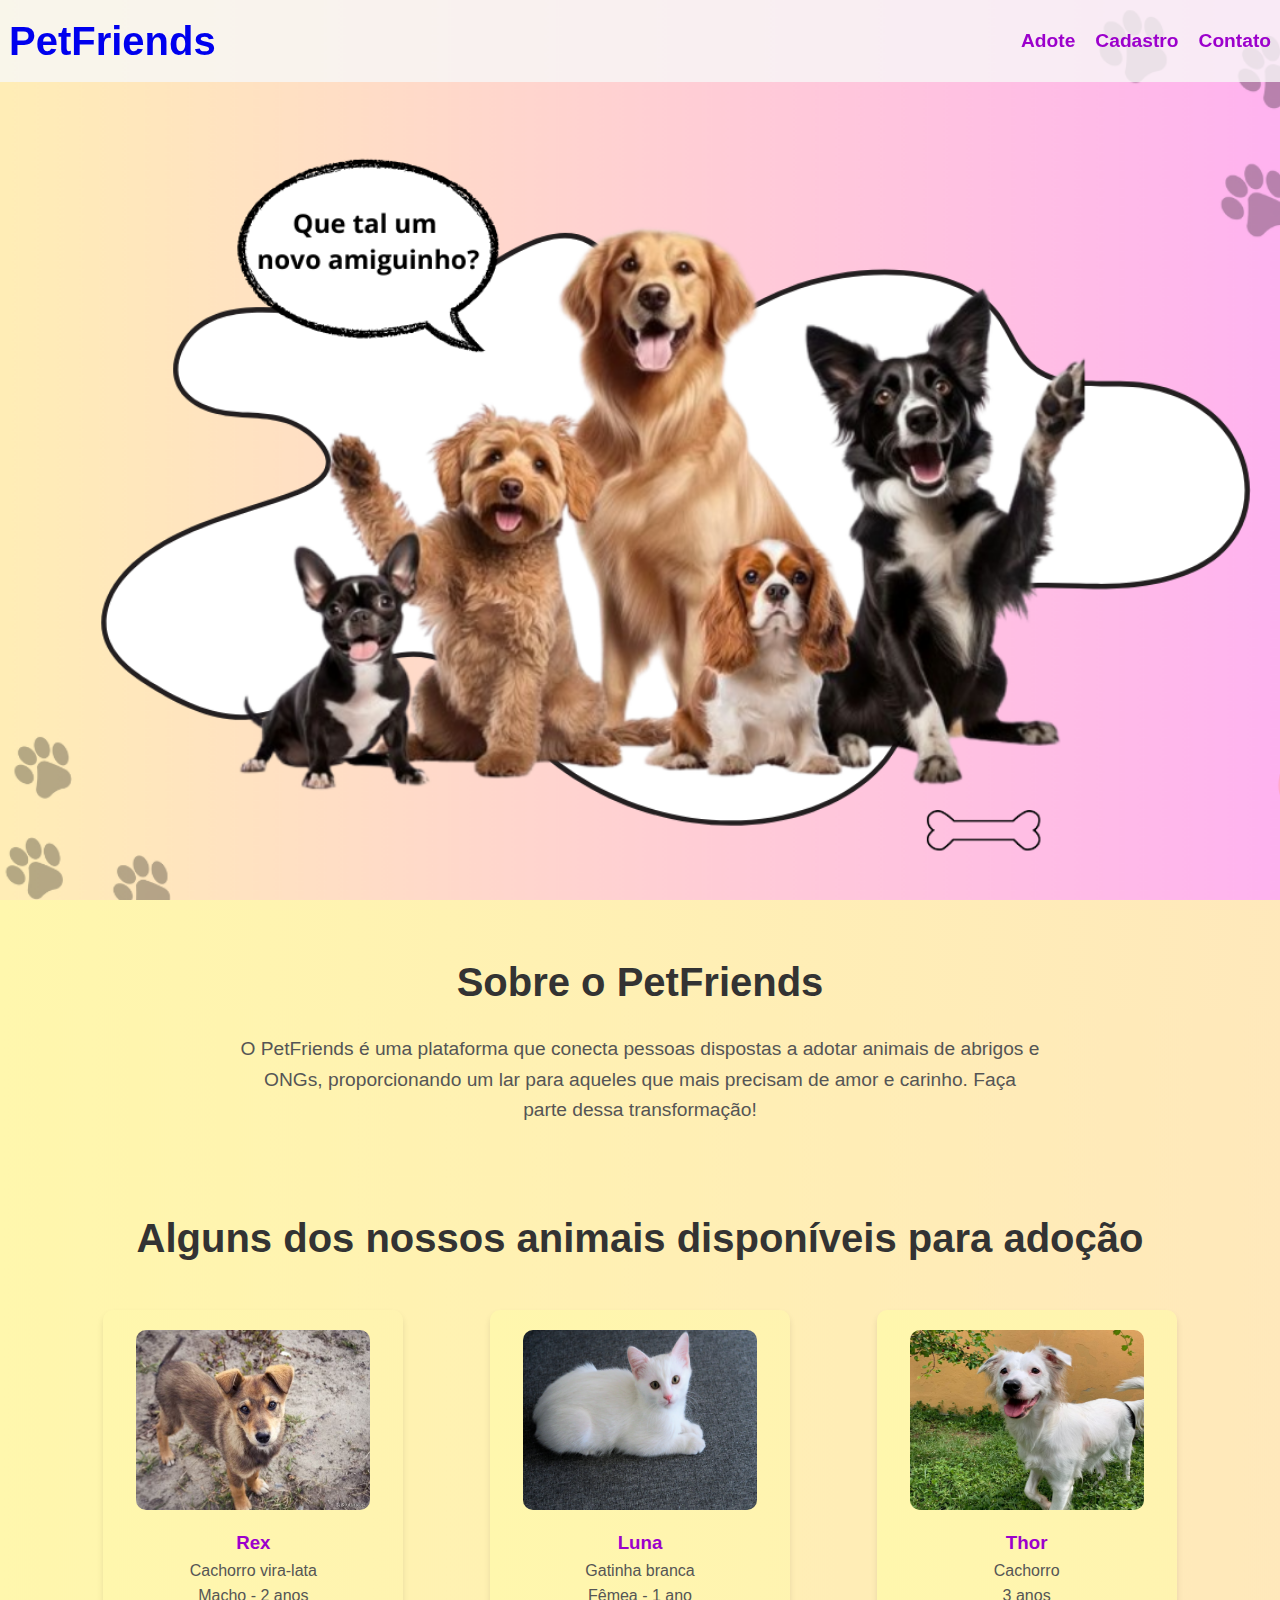
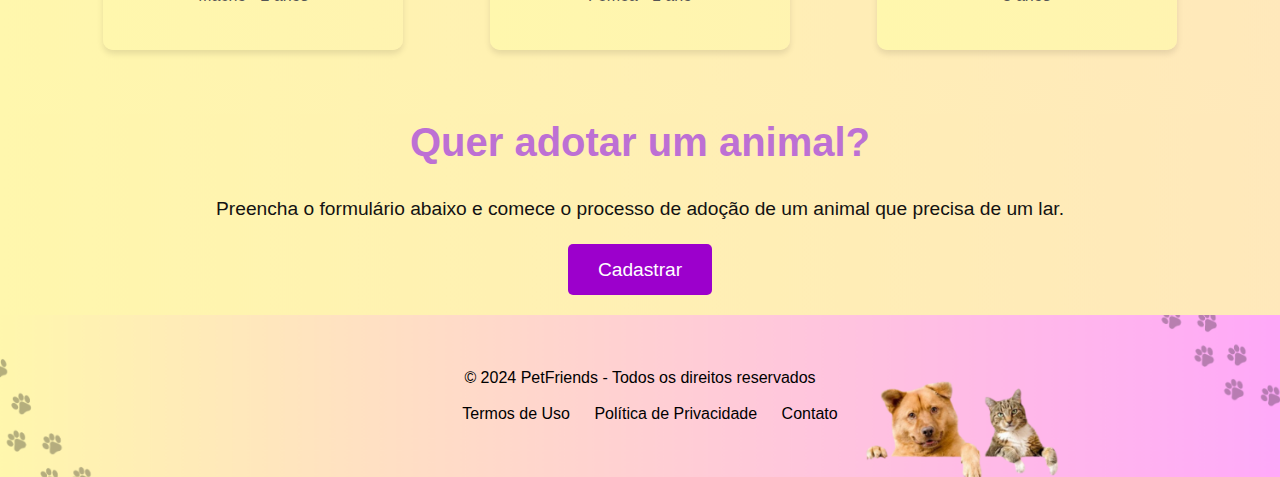
==== index.html @ ffc05db8 "só ajeitei algumas coisas no html e css" ====
<!DOCTYPE html>
<html lang="pt-BR">
<head>
  <meta charset="UTF-8">
  <meta name="viewport" content="width=device-width, initial-scale=1.0">
  <title>PetFriends - Adoção de Animais</title>
  <link rel="stylesheet" href="style.css">
</head>
<body>

  <!-- Cabeçalho -->
  <header>
    <div class="logo">
      <h1><a href="index.html">PetFriends</a></h1>
    </div>

    <nav>
      <ul>
        <li><a href="adote.html">Adote</a></li>
        <li><a href="abacadastro.html">Cadastro</a></li>
        <li><a href="abacontato.html">Contato</a></li>
      </ul>
    </nav>
  </header>

  <!-- Seção Hero com imagem de fundo -->
  <section id="home" class="hero">
    <div class="hero-content">
      
    </div>
  </section>

  <!-- Sobre o Site -->
  <section id="sobre" class="sobre">
    <div class="container">
      <h2>Sobre o PetFriends</h2>
      <p>O PetFriends é uma plataforma que conecta pessoas dispostas a adotar animais de abrigos e ONGs, proporcionando um lar para aqueles que mais precisam de amor e carinho. Faça parte dessa transformação!</p>
    </div>
  </section>

  <!-- Animais para Adoção -->
  <section id="adote" class="adote">
    <div class="container" >
      <h2>Alguns dos nossos animais disponíveis para adoção</h2>
      <div class="animals">
        <div class="animal-card">
          <img src="img/dog2ano.png " alt="Animal 1">
          <h3>Rex</h3>
          <p>Cachorro vira-lata</p>
          <p>Macho - 2 anos</p>
        </div>
        <div class="animal-card">
          <img src="img/gato1ano.png " alt="Animal 2">
          <h3>Luna</h3>
          <p>Gatinha branca</p>
          <p>Fêmea - 1 ano</p>
        </div>
        <div class="animal-card">
          <img src="img/dog3ano.png" alt="Animal 3">
          <h3>Thor</h3>
          <p>Cachorro</p> 
          <p>3 anos</p>
        </div>
      </div>
    </div>
  </section>

  <!-- Cadastro -->
  <section id="cadastro" class="cadastro">
    <div class="container">
      <h2>Quer adotar um animal?</h2>
      <p>Preencha o formulário abaixo e comece o processo de adoção de um animal que precisa de um lar.</p>
      <a href="abacadastro.html" class="btn">Cadastrar</a>
    </div>
  </section>

  <!-- Rodapé -->
  <footer id="contato">
    <div class="container">
      <p>&copy; 2024 PetFriends - Todos os direitos reservados</p>
      <ul>
        <li><a href="#">Termos de Uso</a></li>
        <li><a href="#">Política de Privacidade</a></li>
        <li><a href="abacontato.html">Contato</a></li>
      </ul>
    </div>
  </footer>

  <script src="script.js"></script>
</body>
</html>
---- style.css ----
/* Reset de estilos */
* {
  margin: 0;
  padding: 0;
  box-sizing: border-box;
}

/* Corpo do site */
body {
  font-family: 'Arial', sans-serif;
  background: linear-gradient(to right, #ff6f91, #ffcc00, #9c00cc); /* Degradê de fundo */
  color: #333;
  line-height: 1.6;
  /* Adicionando a imagem de fundo ao corpo da página */
  background-image: url('img/capacabecalho.png');  /* Caminho para a sua imagem */
  background-size: cover;  /* Faz a imagem cobrir toda a área da página */
  background-position: center;  /* Posiciona a imagem no centro da tela */
  background-attachment: fixed;  /* Faz a imagem ficar fixa ao rolar a página */
}

/* Cabeçalho */
header {
  display: flex;
  justify-content: space-between;
  align-items: center;
  padding: 9px;
  background-color: rgba(248, 247, 247, 0.8); /* parte de cima do cabeçalho*/
  position: fixed;
  top: 0;
  left: 0;
  width: 100%;
  z-index: 1000;
}

header .logo h1 {
  font-size: 2.5em;
  color: #9c00cc;
}

header .logo h1 a {
  text-decoration: none;
}

header .logo h1 a:hover {
  text-decoration: none;
  color: #ff6f91;
}

header .logo h1 a:active {
  color: #7E4068;
}

nav ul {
  list-style: none;
  display: flex;
}

nav ul li {
  margin-left: 20px;
}

nav ul li a {
  text-decoration: none;
  color: #9c00cc;
  font-weight: bold;
  font-size: 1.2em;
}

nav ul li a:hover {
  color: #ff6f91;
}

/* Seção Hero */
.hero {
  background-image: url('img/capacabecalho.png');
  background-size: cover;
  background-position: center;
  height: 100vh;
  display: flex;
  justify-content: center;
  align-items: center;
  color: white;
  text-align: center;
}

.hero h2 {
  font-size: 3.5em;
  margin-bottom: 20px;
}

.hero p {
  font-size: 1.5em;
  margin-bottom: 30px;
}

.hero .btn {

  background-color: #ff6f91;
  color: white;
  padding: 15px 30px;
  font-size: 1.2em;
  text-decoration: none;
  border-radius: 5px;
  
}

.hero .btn:hover {

  background-color: #ff4c6a;
}

/* Seção Sobre */
.sobre {
  padding: 50px 20px;
  background-image: url('img/fundo.png');
  text-align: center;
}

.sobre h2 {
  font-size: 2.5em;
  margin-bottom: 20px;
}

.sobre p {
  font-size: 1.2em;
  color: #555;
  max-width: 800px;
  margin: 0 auto;
}

/* Seção Adoção */
.adote {
  padding: 30px 70px;
  background-image: url('img/fundo.png');
  text-align: center;
}

.adote h2 {
  font-size: 2.5em;
  margin-bottom: 40px;
}

.animals {
  display: flex;
  justify-content: space-around;
  flex-wrap: wrap;
  gap: 20px;
}

.animal-card {
  
  width: 300px;
  padding: 20px;
  text-align: center;
  border-radius: 10px;
  box-shadow: 0 4px 6px rgba(0, 0, 0, 0.1);
  background-image: url('img/fundo.png');
}

.animal-card img {
  width: 90%;
  height: 60%;
  border-radius: 10px;
}

.animal-card h3 {
  margin-top: 10px;
  color: #9c00cc;
}

.animal-card p {
  color: #555;
}

/* Seção Cadastro */
.cadastro {
  padding: 30px 30px;
  background-color: #f8aad1;
  background-image: url('img/fundo.png');
  text-align: center;
}

.cadastro h2 {
  font-size: 2.5em;
  color: #bd70d4;
  margin-bottom: 20px;
}

.cadastro p {
  font-size: 1.2em;
  color: rgb(19, 18, 18);
  margin-bottom: 30px;
}

.cadastro .btn {
  background-color: #9c00cc;
  color: white;
  padding: 15px 30px;
  font-size: 1.2em;
  text-decoration: none;
  border-radius: 5px;
}

.cadastro .btn:hover {
  background-color: #8000b3;
}



footer ul {
  list-style: none;
  margin-top: 10px;
}

footer ul li {
  display: inline;
  margin-left: 20px;
}

footer ul li a {
  text-decoration: none;
  color: black;
}

footer ul li a:hover {
  color: #ff6f91;
}

/* Rodapé */
footer {
  background-image: url('img/rodapeimg.png');
  background-size: cover;
  background-position: center;
  padding: 50px 20px;
  background-color: #333;
  color: black;
  text-align: center;
}
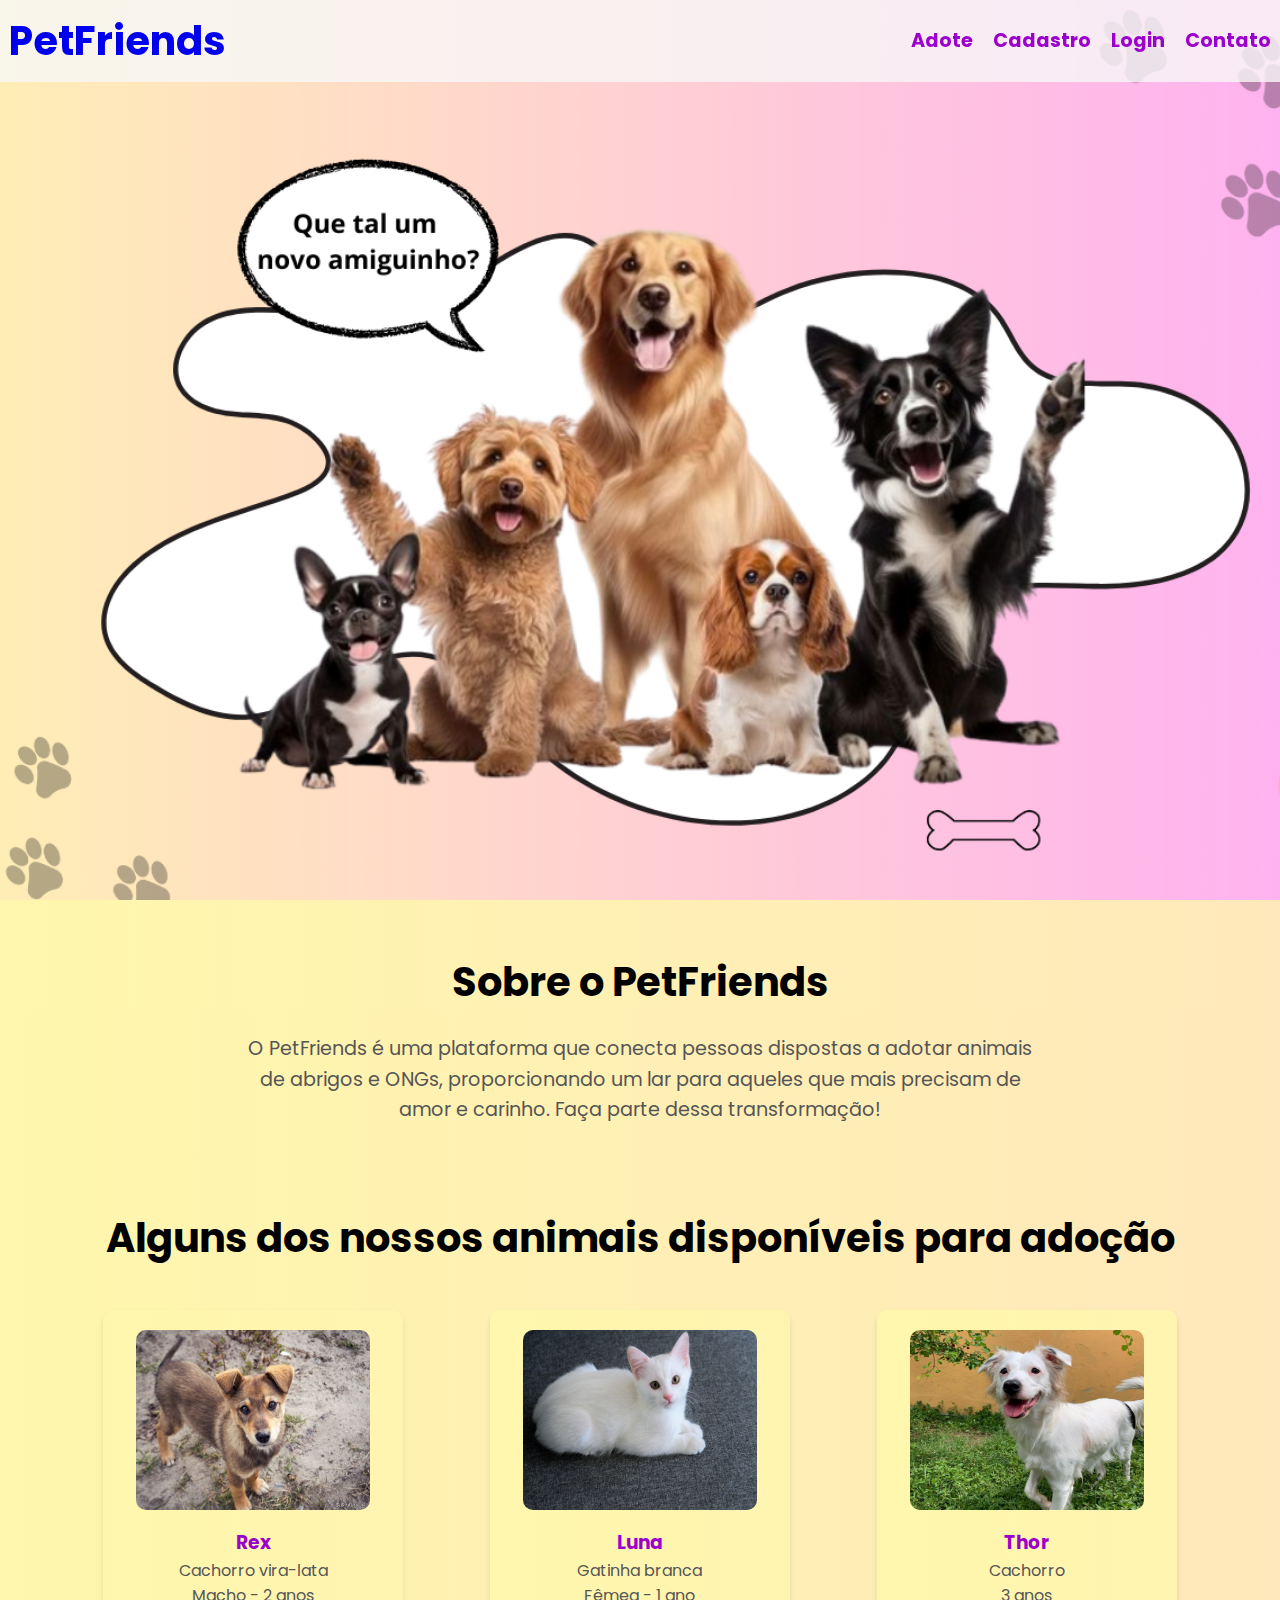
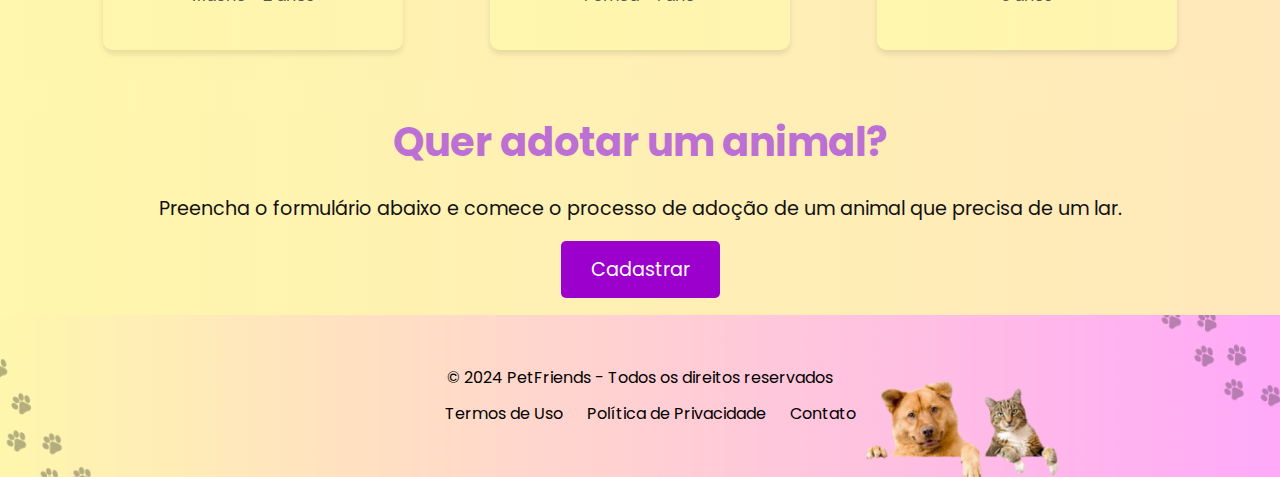
==== commit 3bb0c9e9: "projeto pet friends" ====
--- a/index.html
+++ b/index.html
@@ -4,7 +4,12 @@
   <meta charset="UTF-8">
   <meta name="viewport" content="width=device-width, initial-scale=1.0">
   <title>PetFriends - Adoção de Animais</title>
-  <link rel="stylesheet" href="style.css">
+
+  <link rel="preconnect" href="https://fonts.googleapis.com">
+  <link rel="preconnect" href="https://fonts.gstatic.com" crossorigin>
+  <link href="https://fonts.googleapis.com/css2?family=Poppins:ital,wght@0,100;0,200;0,300;0,400;0,500;0,600;0,700;0,800;0,900;1,100;1,200;1,300;1,400;1,500;1,600;1,700;1,800;1,900&display=swap" rel="stylesheet">
+
+  <link rel="stylesheet" href="assets/css/index.css">
 </head>
 <body>
 
@@ -17,8 +22,10 @@
     <nav>
       <ul>
         <li><a href="adote.html">Adote</a></li>
-        <li><a href="abacadastro.html">Cadastro</a></li>
+        <li id="nav-cadastro"><a href="abacadastro.html">Cadastro</a></li>
+        <li id="nav-login"><a href="login.html">Login</a></li>
         <li><a href="abacontato.html">Contato</a></li>
+        <li id="nav-logout" style="display:none;"><a href="#" id="logout">Logout</a></li>
       </ul>
     </nav>
   </header>
@@ -44,19 +51,19 @@
       <h2>Alguns dos nossos animais disponíveis para adoção</h2>
       <div class="animals">
         <div class="animal-card">
-          <img src="img/dog2ano.png " alt="Animal 1">
+          <img src="assets/css/img/dog2ano.png" alt="Animal 1">
           <h3>Rex</h3>
           <p>Cachorro vira-lata</p>
           <p>Macho - 2 anos</p>
         </div>
         <div class="animal-card">
-          <img src="img/gato1ano.png " alt="Animal 2">
+          <img src="assets/css/img/gato1ano.png" alt="Animal 2">
           <h3>Luna</h3>
           <p>Gatinha branca</p>
           <p>Fêmea - 1 ano</p>
         </div>
         <div class="animal-card">
-          <img src="img/dog3ano.png" alt="Animal 3">
+          <img src="assets/css/img/dog3ano.png" alt="Animal 3">
           <h3>Thor</h3>
           <p>Cachorro</p> 
           <p>3 anos</p>
@@ -86,6 +93,6 @@
     </div>
   </footer>
 
-  <script src="script.js"></script>
+  <script src="assets/js/index.js"></script>
 </body>
 </html>--- a/assets/css/index.css
+++ b/assets/css/index.css
@@ -0,0 +1,237 @@
+/* Reset de estilos */
+* {
+  margin: 0;
+  padding: 0;
+  box-sizing: border-box;
+  font-family: "Poppins", sans-serif;
+}
+
+/* Corpo do site */
+body {
+  background: linear-gradient(to right, #ff6f91, #ffcc00, #9c00cc); /* Degradê de fundo */
+  line-height: 1.6;
+  /* Adicionando a imagem de fundo ao corpo da página */
+  background-image: url('img/capacabecalho.png');  /* Caminho para a sua imagem */
+  background-size: cover;  /* Faz a imagem cobrir toda a área da página */
+  background-position: center;  /* Posiciona a imagem no centro da tela */
+  background-attachment: fixed;  /* Faz a imagem ficar fixa ao rolar a página */
+}
+
+/* Cabeçalho */
+header {
+  display: flex;
+  justify-content: space-between;
+  align-items: center;
+  padding: 9px;
+  background-color: rgba(248, 247, 247, 0.8); /* parte de cima do cabeçalho*/
+  position: fixed;
+  top: 0;
+  left: 0;
+  width: 100%;
+  z-index: 1000;
+}
+
+header .logo h1 {
+  font-size: 2.5em;
+  color: #9c00cc;
+}
+
+header .logo h1 a {
+  text-decoration: none;
+}
+
+header .logo h1 a:hover {
+  text-decoration: none;
+  color: #ff6f91;
+}
+
+header .logo h1 a:active {
+  color: #7E4068;
+}
+
+nav ul {
+  list-style: none;
+  display: flex;
+}
+
+nav ul li {
+  margin-left: 20px;
+}
+
+nav ul li a {
+  text-decoration: none;
+  color: #9c00cc;
+  font-weight: bold;
+  font-size: 1.2em;
+}
+
+nav ul li a:hover {
+  color: #ff6f91;
+}
+
+/* Seção Hero */
+.hero {
+  background-image: url('img/capacabecalho.png');
+  background-size: cover;
+  background-position: center;
+  height: 100vh;
+  display: flex;
+  justify-content: center;
+  align-items: center;
+  color: white;
+  text-align: center;
+}
+
+.hero h2 {
+  font-size: 3.5em;
+  margin-bottom: 20px;
+}
+
+.hero p {
+  font-size: 1.5em;
+  margin-bottom: 30px;
+}
+
+.hero .btn {
+
+  background-color: #ff6f91;
+  color: white;
+  padding: 15px 30px;
+  font-size: 1.2em;
+  text-decoration: none;
+  border-radius: 5px;
+  
+}
+
+.hero .btn:hover {
+
+  background-color: #ff4c6a;
+}
+
+/* Seção Sobre */
+.sobre {
+  padding: 50px 20px;
+  background-image: url('img/fundo.png');
+  text-align: center;
+}
+
+.sobre h2 {
+  font-size: 2.5em;
+  margin-bottom: 20px;
+}
+
+.sobre p {
+  font-size: 1.2em;
+  color: #555;
+  max-width: 800px;
+  margin: 0 auto;
+}
+
+/* Seção Adoção */
+.adote {
+  padding: 30px 70px;
+  background-image: url('img/fundo.png');
+  text-align: center;
+}
+
+.adote h2 {
+  font-size: 2.5em;
+  margin-bottom: 40px;
+}
+
+.animals {
+  display: flex;
+  justify-content: space-around;
+  flex-wrap: wrap;
+  gap: 20px;
+}
+
+.animal-card {
+  
+  width: 300px;
+  padding: 20px;
+  text-align: center;
+  border-radius: 10px;
+  box-shadow: 0 4px 6px rgba(0, 0, 0, 0.1);
+  background-image: url('img/fundo.png');
+}
+
+.animal-card img {
+  width: 90%;
+  height: 60%;
+  border-radius: 10px;
+}
+
+.animal-card h3 {
+  margin-top: 10px;
+  color: #9c00cc;
+}
+
+.animal-card p {
+  color: #555;
+}
+
+/* Seção Cadastro */
+.cadastro {
+  padding: 30px 30px;
+  background-color: #f8aad1;
+  background-image: url('img/fundo.png');
+  text-align: center;
+}
+
+.cadastro h2 {
+  font-size: 2.5em;
+  color: #bd70d4;
+  margin-bottom: 20px;
+}
+
+.cadastro p {
+  font-size: 1.2em;
+  color: rgb(19, 18, 18);
+  margin-bottom: 30px;
+}
+
+.cadastro .btn {
+  background-color: #9c00cc;
+  color: white;
+  padding: 15px 30px;
+  font-size: 1.2em;
+  text-decoration: none;
+  border-radius: 5px;
+}
+
+.cadastro .btn:hover {
+  background-color: #8000b3;
+}
+
+
+
+footer ul {
+  list-style: none;
+  margin-top: 10px;
+}
+
+footer ul li {
+  display: inline;
+  margin-left: 20px;
+}
+
+footer ul li a {
+  text-decoration: none;
+  color: black;
+}
+
+footer ul li a:hover {
+  color: #ff6f91;
+}
+
+/* Rodapé */
+footer {
+  background-image: url('img/rodapeimg.png');
+  background-size: cover;
+  background-position: center;
+  padding: 50px 20px;
+  background-color: #333;
+  color: black;
+  text-align: center;
+}